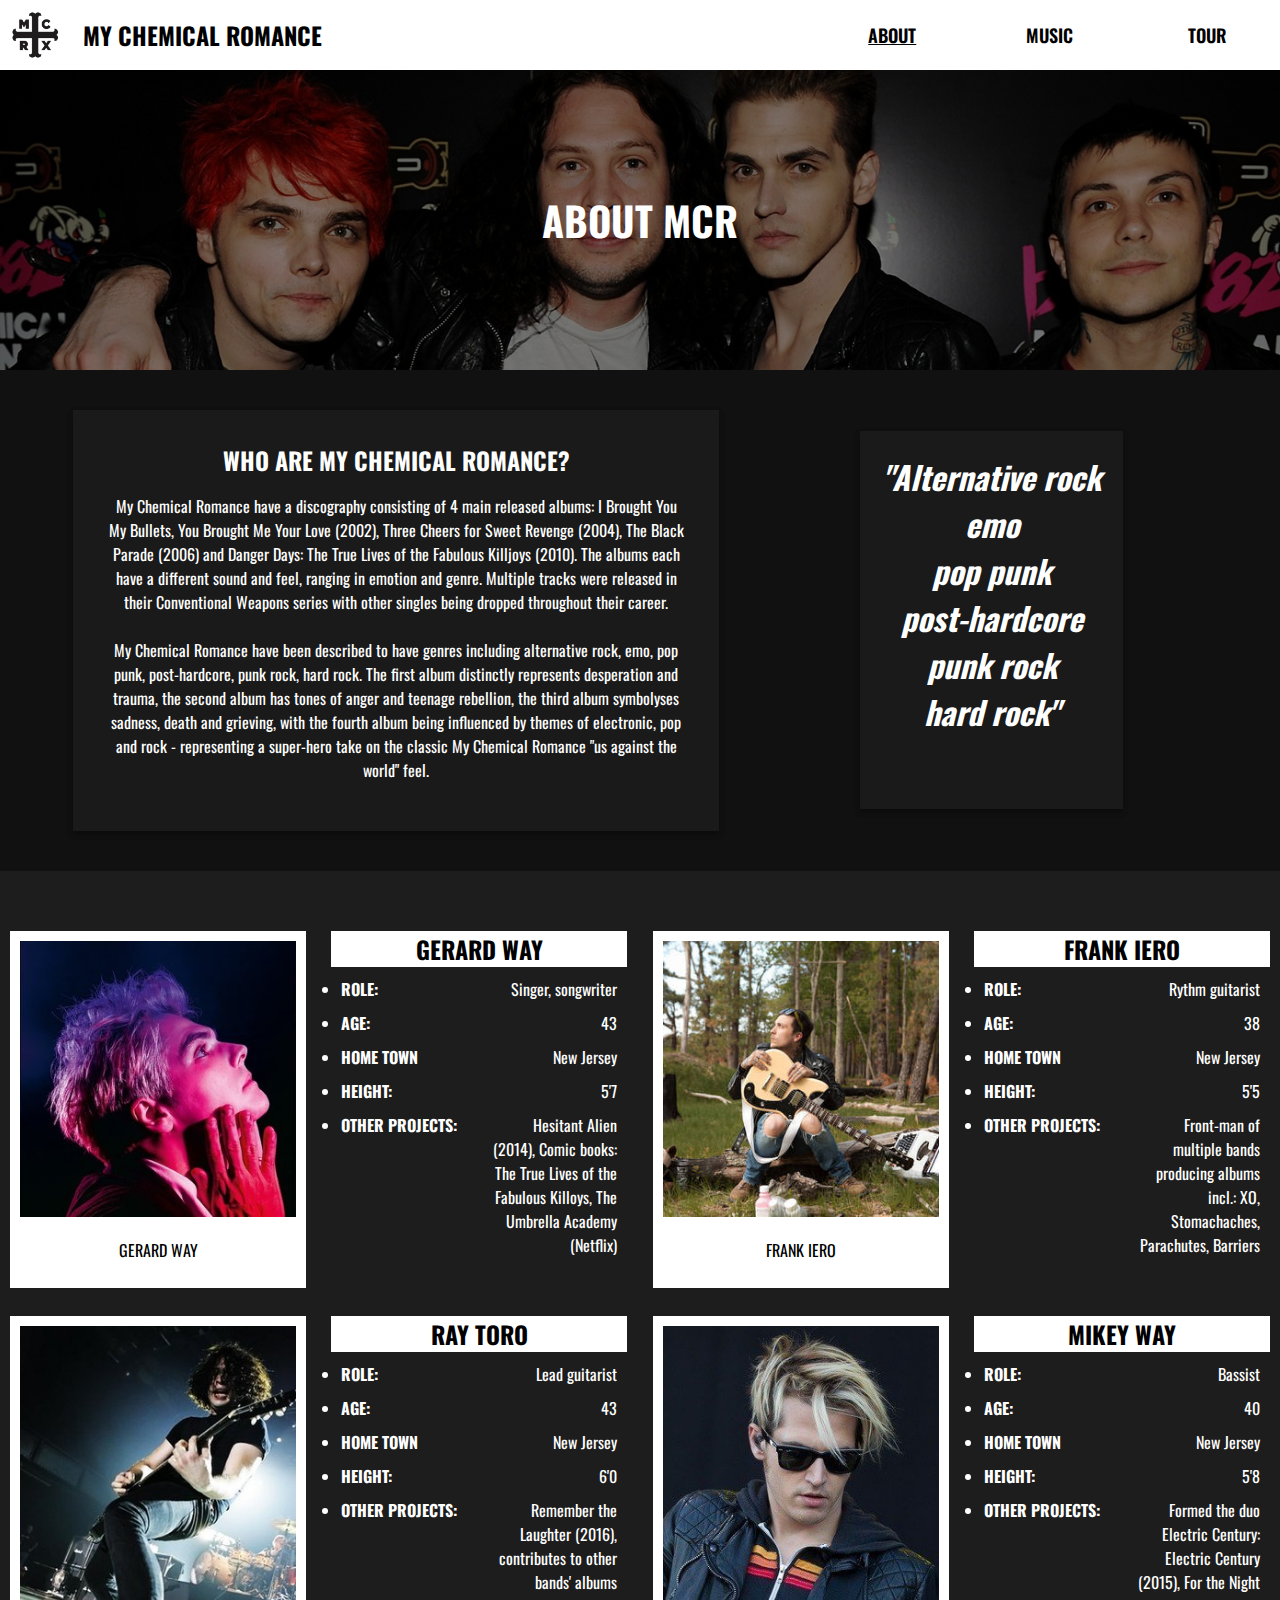
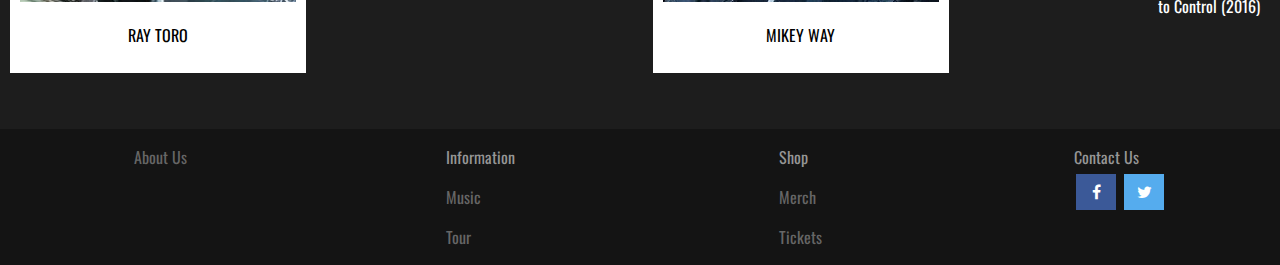
==== about.html @ 0569bc48 "Restore design settings" ====
<!DOCTYPE html>
<html>
  <head>
    <title>My Chemical Romance</title>
    <link rel="icon" href="images/180px-MCRXLogo.png">

    <link href="style.css" type="text/css" rel="stylesheet">
    <link href="https://fonts.googleapis.com/css2?family=Oswald:wght@300;400;700&display=swap" rel="stylesheet">
    <link rel="stylesheet" href="https://cdnjs.cloudflare.com/ajax/libs/font-awesome/4.7.0/css/font-awesome.min.css">

    <meta content="width=device-width, initial-scale=1.0, minimum-scale=1.0" name="viewport">
  </head>
  <body>
    <div class="wrapper">
      <header>
        <div class="navigation centre">
          <a href="index.html"><img src="images/180px-MCRXLogo.png"/></a>
          <h2><a class="header" href="index.html">My Chemical Romance</a></h2>
          <a id="about" class="selected header navlink" href="about.html">About</a>
          <a id="music" class="header navlink" href="music.html">Music</a>
          <a id="tour" class="header navlink" href="tour.html">Tour</a>
        </div>
      </header>
      <div class="heroimg aboutus abouttitle">
        <h2>About MCR</h2>
      </div>
      <div class="aboutus aboutinfo">
        <div class="centre">
          <div class="intro">
            <div class="card introelem">
              <h2><strong>Who are My Chemical Romance?</strong></h2>
              <p>My Chemical Romance have a discography consisting of 4 main released albums: 
                I Brought You My Bullets, You Brought Me Your Love (2002), Three Cheers for Sweet Revenge 
                (2004), The Black Parade (2006) and Danger Days: The True Lives of the Fabulous Killjoys 
                (2010). The albums each have a different sound and feel, ranging in emotion and genre. Multiple 
                tracks were released in their Conventional Weapons series with other singles being dropped 
                throughout their career.
                <br><br>
                My Chemical Romance have been described to have genres including alternative rock, emo, pop 
                punk, post-hardcore, punk rock, hard rock. The first album distinctly represents desperation and trauma,
                the second album has tones of anger and teenage rebellion, the third album symbolyses sadness, death
                and grieving, with the fourth album being influenced by themes of electronic, pop and rock - representing
                a super-hero take on the classic My Chemical Romance "us against the world" feel.
              </p>
            </div>
            <h1 class="card introelem"><em>"Alternative rock<br>emo<br>pop punk<br>post-hardcore<br>punk rock<br>hard rock"</em></h1>
          </div>
        </div>
      </div>
      <main class="centre aboutus">
        <div class="profile">
          <div class="profileimg album">
            <img src="images/gerardprofile.jpg" alt="Gerard Way posing for his album cover"/>
            <p>Gerard Way</p>
          </div>
          <div class="profiletxt">
            <h2>Gerard Way</h2>
            <div class="profilelist">
              <uo class="faqquestions">
                <li>Role:</li>
                <li>Age:</li>
                <li>Home Town</li>
                <li>Height:</li>
                <li>Other Projects:</li>
              </uo>
              <uo class="faqanswers">
                <li>Singer, songwriter</li>
                <li>43</li>
                <li>New Jersey</li>
                <li>5'7</li>
                <li>Hesitant Alien (2014), Comic books: The True Lives of the Fabulous Killoys, The Umbrella Academy (Netflix)</li>
              </uo>
            </div>
          </div>
          <div class="profileimg album">
            <img src="images/frankprofile.jpg" alt="Frank Iero posing with his guitar"/>
            <p>Frank Iero</p>
          </div>
          <div class="profiletxt">
            <h2>Frank Iero</h2>
            <div class="profilelist">
              <uo class="faqquestions">
                <li>Role:</li>
                <li>Age:</li>
                <li>Home Town</li>
                <li>Height:</li>
                <li>Other Projects:</li>
              </uo>
              <uo class="faqanswers">
                <li>Rythm guitarist</li>
                <li>38</li>
                <li>New Jersey</li>
                <li>5'5</li>
                <li>Front-man of multiple bands producing albums incl.: XO, Stomachaches, Parachutes, Barriers</li>
              </uo>
            </div>
          </div>
          <div class="profileimg album">
            <img src="images/rayprofile.jpg" alt="Ray Toro playing his guitar on stage"/>
            <p>Ray Toro</p>
          </div>
          <div class="profiletxt">
            <h2>Ray Toro</h2>
            <div class="profilelist">
              <uo class="faqquestions">
                <li>Role:</li>
                <li>Age:</li>
                <li>Home Town</li>
                <li>Height:</li>
                <li>Other Projects:</li>
              </uo>
              <uo class="faqanswers">
                <li>Lead guitarist</li>
                <li>43</li>
                <li>New Jersey</li>
                <li>6'0</li>
                <li>Remember the Laughter (2016), contributes to other bands' albums</li>
              </uo>
            </div>
          </div>
          <div class="profileimg album">
            <img src="images/mikeyprofile.jpg" alt="Mikey Way on stage"/>
            <p>Mikey Way</p>
          </div>
          <div class="profiletxt">
            <h2>Mikey Way</h2>
            <div class="profilelist">
              <uo class="faqquestions">
                <li>Role:</li>
                <li>Age:</li>
                <li>Home Town</li>
                <li>Height:</li>
                <li>Other Projects:</li>
              </uo>
              <uo class="faqanswers">
                <li>Bassist</li>
                <li>40</li>
                <li>New Jersey</li>
                <li>5'8</li>
                <li>Formed the duo Electric Century: Electric Century (2015), For the Night to Control (2016)</li>
              </uo>
            </div>
          </div>
        </div>
      </main>
    </div>
    <footer>
      <div class="footerContent centre">
        <a class="footertxt" href="about.html">About Us</a>
        <div class="footertxt">
          <p>Information</p>
          <a class="sublink" href="music.html">Music</a>
          <a class="sublink" href="tour.html">Tour</a>
        </div>
        <div class="footertxt">
          <p>Shop</p>
          <a class="sublink" href="music.html">Merch</a>
          <a class="sublink" href="tour.html">Tickets</a>
        </div>
        <div class="contact footertxt">
          <p>Contact Us</p>
          <a href="index.html" class="fa fa-facebook"></a>
          <a href="index.html" class="fa fa-twitter"></a>
        </div>
      </div>
    </footer>
  </body>
</html>
---- style.css ----
body {
    margin: 0;
    padding: 0;
    background-color: rgb(29, 29, 29);
    font-family: 'Oswald', sans-serif;
    position: relative;
}

.wrapper {
    min-height: 100vh;
    padding-bottom: 160px;
    position: relative;
    box-sizing: border-box;
}

header {
    background-color: white;
}

.centre {
    margin: auto;
    max-width: 1440px; 
}

.centreTour {
    margin: auto;
    max-width: 800px;
}

.navigation {
    height: 70px;
    display: grid;
    grid-template-columns: 70px 5fr 1fr 1fr 1fr;
    grid-template-rows: 70px;
    column-gap: 1%;
}

@media only screen and (max-width: 768px) {
    /* For mobile phones: */
    .navigation {
        column-gap: 2%;
        margin-right: 2px;
    }
}

.navlink {
    justify-self: center;
    font-weight: 600;
    font-size: 18px;
}

a.navlink:hover {
    color: rgb(100, 100, 100);
}

.header {
    align-self: center;
    text-transform: uppercase;
    text-decoration: none;
    color: black;
}

 .navigation img {
    width: 50px;
    height: 50px;
    margin-top: 10px;
    margin-left: 10px;
    grid-column: 1 / 2;
}

.navigation h2 {
    grid-column: 2 / 3;
    margin: 0;
    align-self: center;
}

#about {
    grid-column: 3 / 4;
}

#music {
    grid-column: 4 / 5;
}

#tour {
    grid-column: 5 / 6;
}

.selected {
    text-decoration: underline;
}

main {
    padding: 0 10px;
    color: white;
    box-sizing: border-box;
}

.title {
    font-size: 50px;
    padding: 40px 0;
    margin: 0 10px;
    text-transform: uppercase;
    background-color: black;
    color: white;
}

.titlebg {
    background-color: black;
}

.subtitle {
    margin-bottom: 30px;
    text-transform: uppercase;
    font-size: 28px;
}

.albums {
    display: grid;
    grid-template: 1fr / 1fr 1fr;
    column-gap: 2%;
    margin: 2% 10px;
}

.album {
    justify-self: center;
    background-color: white;
    padding: 10px;
    align-self: center;
}

.albumtxt {
    padding: 20px;
    box-sizing: border-box;
    align-self: center;
}

@media only screen and (max-width: 768px) {
    /* For mobile phones: */

    .albums {
        grid-template: 1fr 1fr / 1fr;
    }
}


.albumtxt h3 {
    text-align: center;
}

.albumtxt a {
    background-color: white;
    color: black;
    text-decoration: none;
    padding: 5px;
    text-transform: uppercase;
}

.albumtxt a:hover {
    opacity: 0.3;
}

.readmore {
    text-align: center;
    margin: 10px 0;
}

.music hr {
    border-color: rgb(102, 102, 102);
}

.hero {
    background-color: black;
}

.hero h1 {
    color: white;
    text-transform: uppercase;
    text-align: center;
    font-size: 40px;
    margin: 0;
}

.hero a {
    text-decoration: none;
    color: white;
}

#herotxt {
    padding-top: 100px;
}

img {
    max-width: 100%;
    height: auto;
}

.cards {
    display: grid;
    grid-template: 1fr / 1fr 1fr 1fr ;
    margin: 40px 2%;
    column-gap: 5%;
}

@media only screen and (max-width: 768px) {
    /* For mobile phones: */

    .cards {
        grid-template: 1fr 1fr 1fr / 1fr;
    }

}

.card {
    justify-self: center;
    text-decoration: none;
    color: white;
    background-color: rgb(26, 26, 26);
    text-align: center;
    padding: 5px;
    box-shadow: 0 3px 6px rgba(0,0,0,0.16), 0 3px 6px rgba(0,0,0,0.23);
}

.card h3 {
    text-transform: uppercase;
}

.card.index:hover {
    color: rgb(161, 161, 161);
}

footer {
    background-color: rgb(20, 20, 20);
    height: 136px;
    position: absolute;
    bottom: 0;
    width: 100%;
}

.footerContent {
    display: grid;
    grid-template: 1fr / 1fr 1fr 1fr 1fr;
}

.footertxt {
    color: rgb(150, 150, 150);
    justify-self: center;
}

.footerContent a {
    color: rgb(102, 102, 102);
    text-decoration: none;
}

.sublink {
    display: block;
    margin-bottom: 16px;
}

a.footertxt {
    margin-top: 16px;
}

.contact a {
    color: white;
}

.contact p {
    margin-bottom: 5px;
}

.fa {
    padding: 10px;
    width: 20px;
    text-align: center;
    margin: 0 2px 16px 2px;
}

.fa-facebook {
    background: #3B5998;
}

.fa-twitter {
    background: #55ACEE;
}

.fa:hover, .footerContent a:hover {
    opacity: 0.7;
}

#showtitle {
    background-color: #a89465;
}

.show {
    display:grid;
    grid-template: 1fr 1fr / 1fr 1fr 1fr;
    padding: 10px;
}

@media only screen and (max-width: 768px) {
    /* For mobile phones: */

    .show {
        column-gap: 1%;
    }

}

.show p {
    margin: 0;
}

.tickets {
    justify-self: right;
    text-transform: uppercase;
}

.tickets a {
    background-color: white;
    padding: 5px;
    color: black;
    text-decoration: none;
}

.tickets a:hover {
    background-color: #756747;
    color: white;
}

.soldout {
    background-color: rgb(102, 102, 102);
    color:rgb(41, 41, 41);
    cursor: not-allowed;
    padding: 5px;
}

.bold {
    font-weight: bold;
    text-transform: uppercase;
}

.capitalise {
    text-transform: capitalize;
}

.tourmain {
    background: rgb(0,0,0);
    background: linear-gradient(180deg, rgba(0,0,0,1) 0%, rgba(29,29,29,1) 100%);
    padding: 50px;
    box-sizing: content-box;
    margin-bottom: 20px;
}

#tourbody {
    background-color: black;
}

.heroimg {
    background-image: linear-gradient(rgba(0, 0, 0, 0.5), rgba(0, 0, 0, 0.5)), url(images/aboutushero.jpg);
    height: 300px;
    background-size: cover;
    background-position: center;
}

.aboutinfo {
    padding: 40px 10px;
    background-color: rgb(17, 17, 17);
}

.aboutus h2 {
    color: white;
    text-transform: uppercase;
    text-align: center;
    margin: 0;
}

.abouttitle h2 {
    padding: 120px 0;
    font-size: 40px;
}

.intro {
    display: grid;
    grid-template: 1fr / 1.5fr 1fr;
    margin: 0 5%;
    column-gap: 5%;
}

.introelem {
    padding: 5%;
}

.profile {
    display: grid;
    grid: 1fr 1fr / 1fr 1fr 1fr 1fr;
    margin: 60px 0;
    column-gap: 2%;
    row-gap: 4%;
}

@media only screen and (max-width: 1000px) {
    /* For mobile phones: */

    .profile {
        grid-template: 1fr 1fr 1fr 1fr 1fr 1fr 1fr 1fr / 1fr;
        margin-bottom: 320px;
        row-gap: 1%;
    }

}

@media only screen and (max-width: 768px) {
    /* For mobile phones: */

    .intro {
        grid-template: 1fr / 5fr 1fr;
    }

    h1.introelem {
        font-size: 1em;
    }

}

.profileimg p {
    color: black;
    text-align: center;
    text-transform: uppercase;
}

.profiletxt h2 {
    background-color: white;
    color: black;
}

.profilelist {
    display: grid;
    grid-template: 1fr / 1fr 1fr;
}

.profilelist li {
    margin: 10px;
}

.faqquestions {
    text-transform: uppercase;
    font-weight: bold;
}

.faqanswers li {
    list-style: none;
    text-align: right;
}
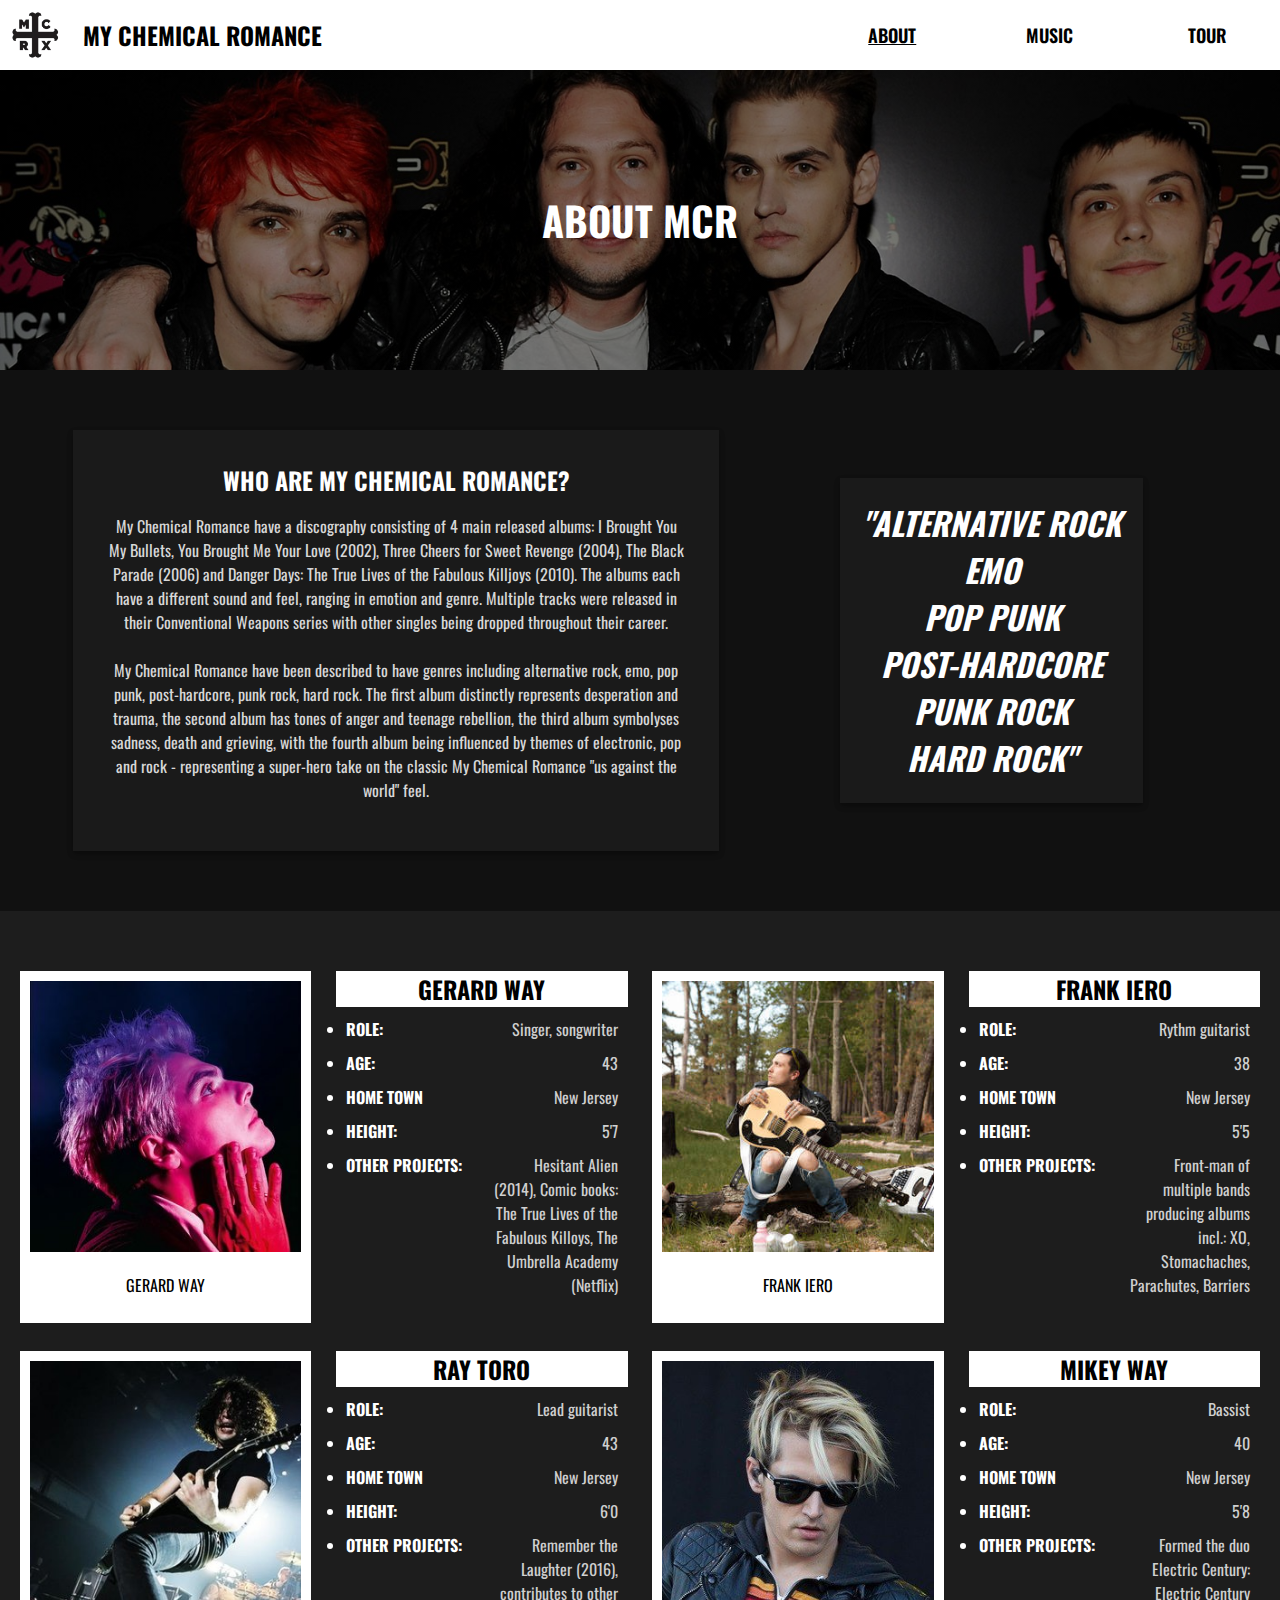
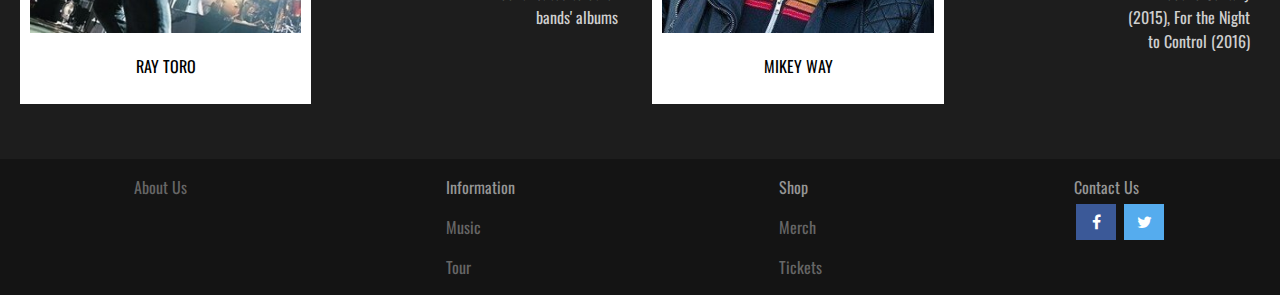
==== commit 2f01da8c: "Text color contrast & copy" ====
--- a/about.html
+++ b/about.html
@@ -29,7 +29,7 @@
           <div class="intro">
             <div class="card introelem">
               <h2><strong>Who are My Chemical Romance?</strong></h2>
-              <p>My Chemical Romance have a discography consisting of 4 main released albums: 
+              <p class="greytxt">My Chemical Romance have a discography consisting of 4 main released albums: 
                 I Brought You My Bullets, You Brought Me Your Love (2002), Three Cheers for Sweet Revenge 
                 (2004), The Black Parade (2006) and Danger Days: The True Lives of the Fabulous Killjoys 
                 (2010). The albums each have a different sound and feel, ranging in emotion and genre. Multiple 
--- a/style.css
+++ b/style.css
@@ -103,6 +103,7 @@
     text-transform: uppercase;
     background-color: black;
     color: white;
+    text-align: center;
 }
 
 .titlebg {
@@ -110,16 +111,30 @@
 }
 
 .subtitle {
-    margin-bottom: 30px;
-    text-transform: uppercase;
-    font-size: 28px;
+    margin: 0;
+    padding: 20px 0;
+    text-transform: uppercase;
+    font-size: 30px;
+    text-align: center;
+    color: white;
+}
+
+.card {
+    justify-self: center;
+    text-decoration: none;
+    color: white;
+    background-color: rgb(26, 26, 26);
+    text-align: center;
+    padding: 5px;
+    box-shadow: 0 3px 6px rgba(0,0,0,0.16), 0 3px 6px rgba(0,0,0,0.23);
 }
 
 .albums {
     display: grid;
     grid-template: 1fr / 1fr 1fr;
     column-gap: 2%;
-    margin: 2% 10px;
+    margin: 3% 10px;
+    padding: 20px;
 }
 
 .album {
@@ -141,8 +156,15 @@
     .albums {
         grid-template: 1fr 1fr / 1fr;
     }
-}
-
+
+    .albumtxt {
+        padding: 0;
+    }
+}
+
+p.greytxt {
+    color: rgb(215 215 215);
+}
 
 .albumtxt h3 {
     text-align: center;
@@ -209,16 +231,6 @@
         grid-template: 1fr 1fr 1fr / 1fr;
     }
 
-}
-
-.card {
-    justify-self: center;
-    text-decoration: none;
-    color: white;
-    background-color: rgb(26, 26, 26);
-    text-align: center;
-    padding: 5px;
-    box-shadow: 0 3px 6px rgba(0,0,0,0.16), 0 3px 6px rgba(0,0,0,0.23);
 }
 
 .card h3 {
@@ -364,7 +376,7 @@
 }
 
 .aboutinfo {
-    padding: 40px 10px;
+    padding: 60px 10px;
     background-color: rgb(17, 17, 17);
 }
 
@@ -391,10 +403,15 @@
     padding: 5%;
 }
 
+h1.introelem {
+    text-transform: uppercase;
+    align-self: center;
+}
+
 .profile {
     display: grid;
     grid: 1fr 1fr / 1fr 1fr 1fr 1fr;
-    margin: 60px 0;
+    margin: 60px 10px;
     column-gap: 2%;
     row-gap: 4%;
 }
@@ -408,6 +425,10 @@
         row-gap: 1%;
     }
 
+    h1.introelem {
+        align-self: start;
+    }
+
 }
 
 @media only screen and (max-width: 768px) {
@@ -419,6 +440,14 @@
 
     h1.introelem {
         font-size: 1em;
+    }
+
+    .heroimg {
+        height: 150px;
+    }
+
+    .abouttitle h2 {
+        padding: 45px 0;
     }
 
 }
@@ -451,4 +480,8 @@
 .faqanswers li {
     list-style: none;
     text-align: right;
+}
+
+uo.faqanswers {
+    color: rgb(207 207 207);
 }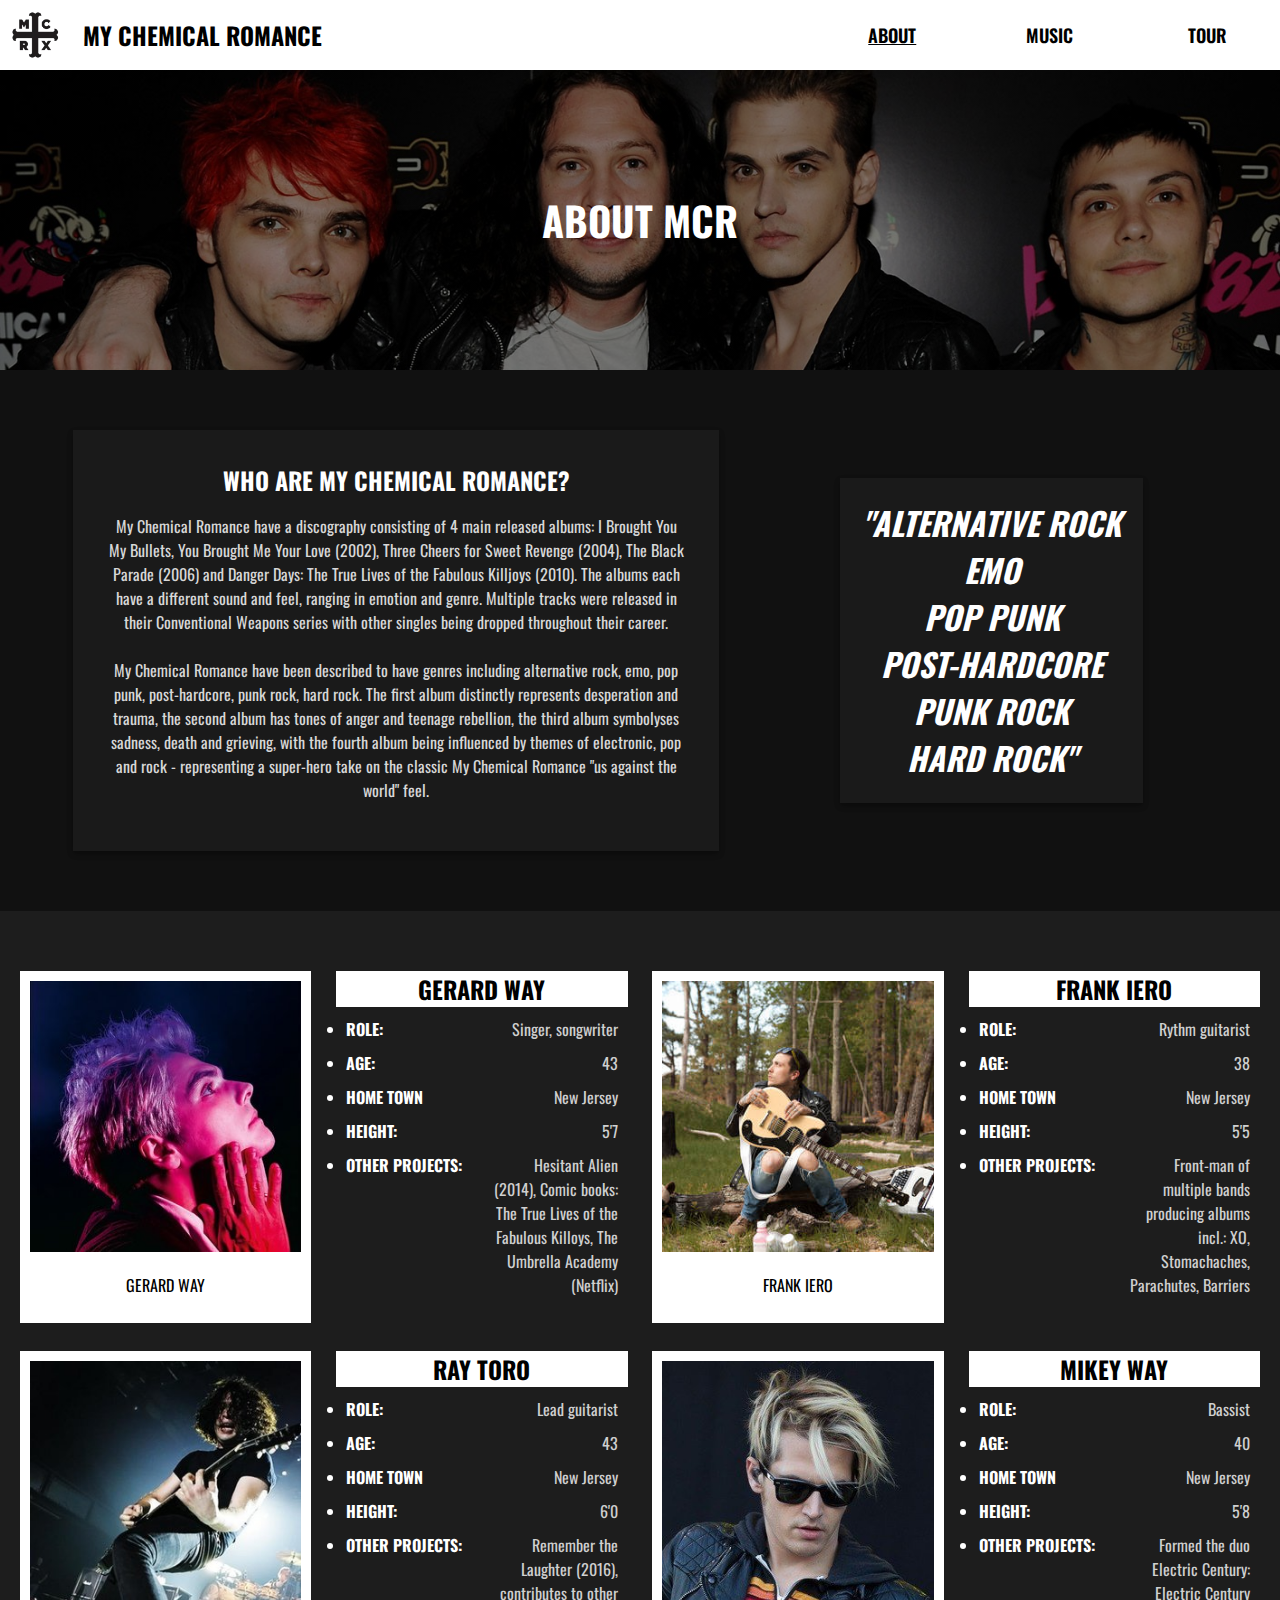
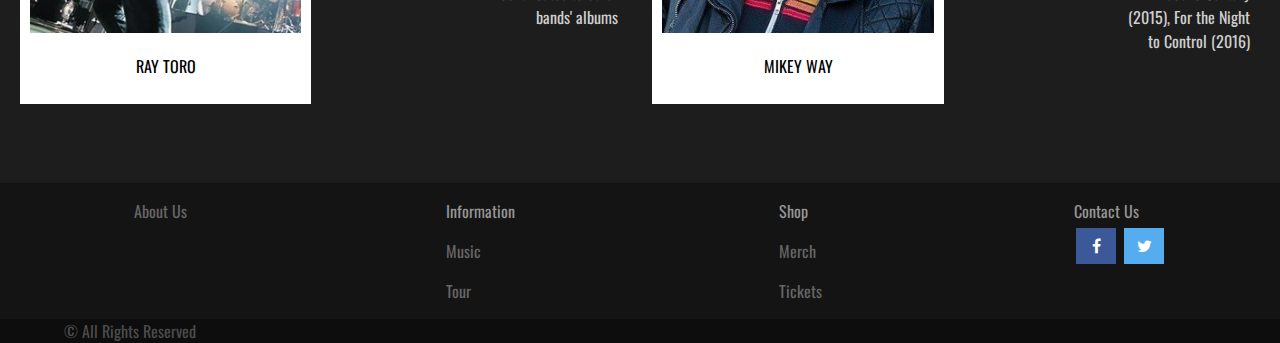
==== commit 942d3abd: "Copy right message in footer" ====
--- a/about.html
+++ b/about.html
@@ -163,6 +163,9 @@
           <a href="index.html" class="fa fa-twitter"></a>
         </div>
       </div>
+      <div class="copyright">
+        <p class="centre">© All Rights Reserved</p>
+      </div>
     </footer>
   </body>
 </html>--- a/style.css
+++ b/style.css
@@ -8,7 +8,7 @@
 
 .wrapper {
     min-height: 100vh;
-    padding-bottom: 160px;
+    padding-bottom: 184px;
     position: relative;
     box-sizing: border-box;
 }
@@ -112,11 +112,14 @@
 
 .subtitle {
     margin: 0;
-    padding: 20px 0;
+    padding: 30px 0;
     text-transform: uppercase;
     font-size: 30px;
     text-align: center;
-    color: white;
+    color: #b6b6b6;
+    background-color: #242424;
+    margin-bottom: 20px;
+    box-shadow: 0 1px 3px rgba(0,0,0,0.12), 0 1px 2px rgba(0,0,0,0.24);
 }
 
 .card {
@@ -133,7 +136,7 @@
     display: grid;
     grid-template: 1fr / 1fr 1fr;
     column-gap: 2%;
-    margin: 3% 10px;
+    margin: 0 10px 3% 10px;
     padding: 20px;
 }
 
@@ -484,4 +487,13 @@
 
 uo.faqanswers {
     color: rgb(207 207 207);
+}
+
+footer .copyright {
+    background-color: #0d0d0d;
+    color: #4c4c4c;
+}
+
+.copyright p {
+    padding: 0 5%;
 }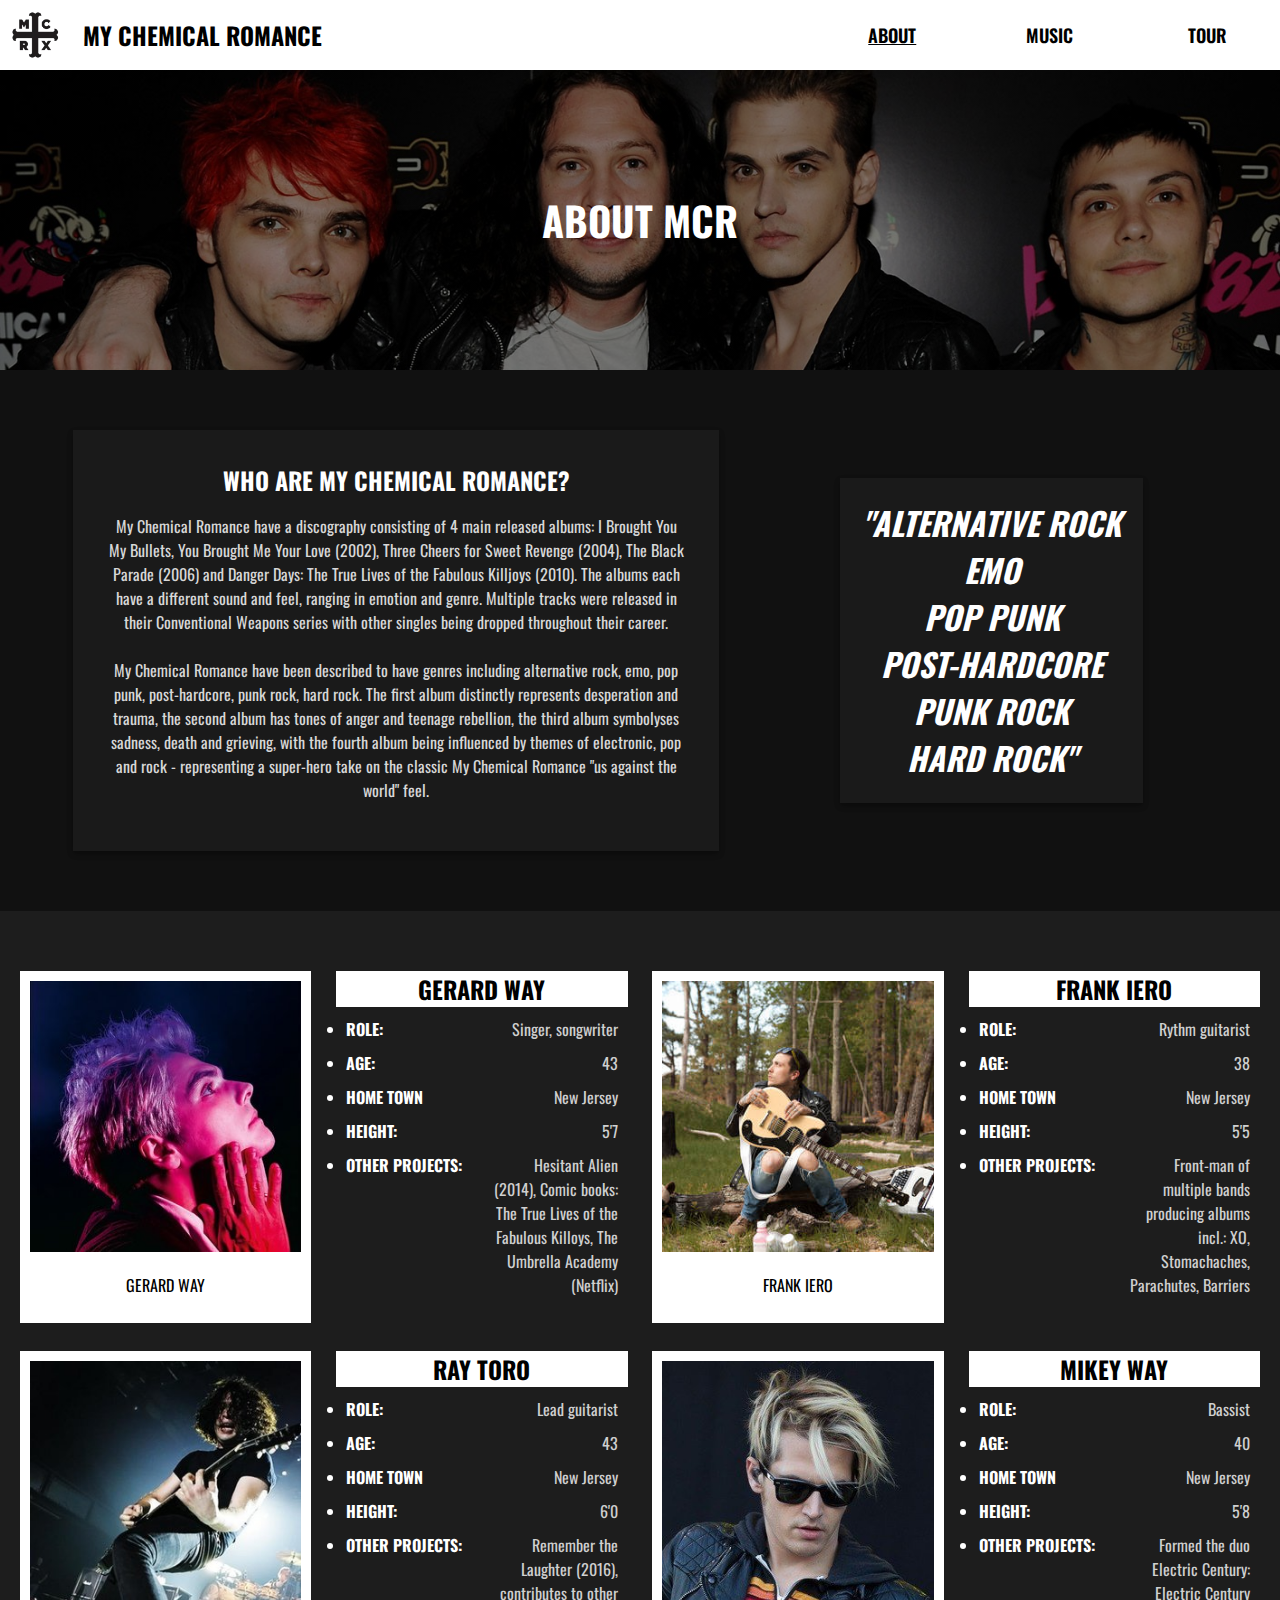
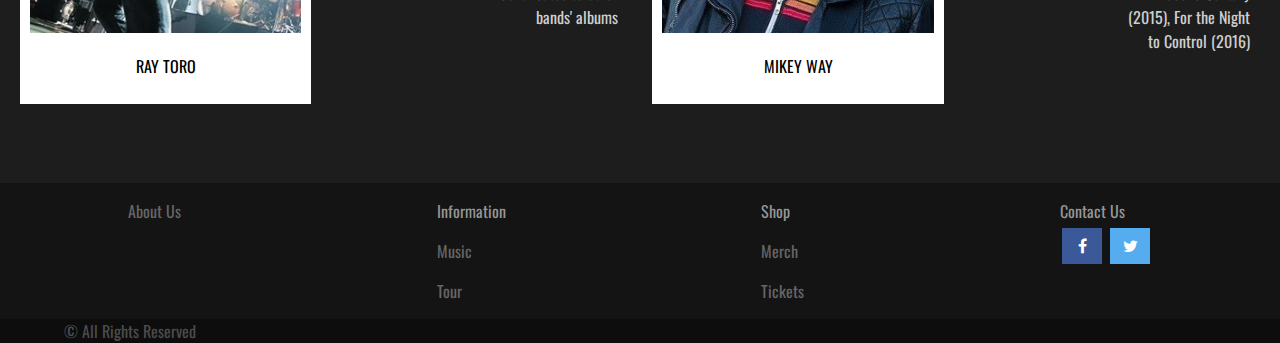
==== commit 79ecbd85: "Deleted test files - new code live" ====
--- a/about.html
+++ b/about.html
@@ -8,164 +8,184 @@
     <link href="https://fonts.googleapis.com/css2?family=Oswald:wght@300;400;700&display=swap" rel="stylesheet">
     <link rel="stylesheet" href="https://cdnjs.cloudflare.com/ajax/libs/font-awesome/4.7.0/css/font-awesome.min.css">
 
+    <script src="https://code.jquery.com/jquery-3.5.1.min.js" integrity="sha256-9/aliU8dGd2tb6OSsuzixeV4y/faTqgFtohetphbbj0=" crossorigin="anonymous"></script>
+    <script src="scripts.js"></script>
+    
     <meta content="width=device-width, initial-scale=1.0, minimum-scale=1.0" name="viewport">
   </head>
   <body>
-    <div class="wrapper">
-      <header>
-        <div class="navigation centre">
-          <a href="index.html"><img src="images/180px-MCRXLogo.png"/></a>
-          <h2><a class="header" href="index.html">My Chemical Romance</a></h2>
-          <a id="about" class="selected header navlink" href="about.html">About</a>
-          <a id="music" class="header navlink" href="music.html">Music</a>
-          <a id="tour" class="header navlink" href="tour.html">Tour</a>
+    <div class="main-wrap">
+      <nav>
+        <div class="centre">
+          <a href="index.html"><img class="nav-logo" src="images/180px-MCRXLogo.png"/></a>
+          <h2><a class="nav-title" href="index.html">My Chemical Romance</a></h2>
+          <a class="nav-link selected" href="about.html">About</a>
+          <a class="nav-link" href="music.html">Music</a>
+          <a class="nav-link" href="tour.html">Tour</a>
         </div>
-      </header>
-      <div class="heroimg aboutus abouttitle">
-        <h2>About MCR</h2>
-      </div>
-      <div class="aboutus aboutinfo">
-        <div class="centre">
-          <div class="intro">
-            <div class="card introelem">
-              <h2><strong>Who are My Chemical Romance?</strong></h2>
-              <p class="greytxt">My Chemical Romance have a discography consisting of 4 main released albums: 
-                I Brought You My Bullets, You Brought Me Your Love (2002), Three Cheers for Sweet Revenge 
-                (2004), The Black Parade (2006) and Danger Days: The True Lives of the Fabulous Killjoys 
-                (2010). The albums each have a different sound and feel, ranging in emotion and genre. Multiple 
-                tracks were released in their Conventional Weapons series with other singles being dropped 
-                throughout their career.
-                <br><br>
-                My Chemical Romance have been described to have genres including alternative rock, emo, pop 
-                punk, post-hardcore, punk rock, hard rock. The first album distinctly represents desperation and trauma,
-                the second album has tones of anger and teenage rebellion, the third album symbolyses sadness, death
-                and grieving, with the fourth album being influenced by themes of electronic, pop and rock - representing
-                a super-hero take on the classic My Chemical Romance "us against the world" feel.
-              </p>
-            </div>
-            <h1 class="card introelem"><em>"Alternative rock<br>emo<br>pop punk<br>post-hardcore<br>punk rock<br>hard rock"</em></h1>
+        <div class="burger">
+          <button class="hamburger hamburger--squeeze" type="button">
+            <span class="hamburger-box">
+              <span class="hamburger-inner"></span>
+            </span>
+          </button>
+          <div class="burgermenu phone">
+            <uo>
+              <li><a href="index.html">Home</a></li>
+              <li><a href="about.html">About</a></li>
+              <li><a href="music.html">Music</a></li>
+              <li><a href="tour.html">Tour</a></li>
+            </uo>
           </div>
         </div>
-      </div>
-      <main class="centre aboutus">
-        <div class="profile">
-          <div class="profileimg album">
-            <img src="images/gerardprofile.jpg" alt="Gerard Way posing for his album cover"/>
-            <p>Gerard Way</p>
-          </div>
-          <div class="profiletxt">
-            <h2>Gerard Way</h2>
-            <div class="profilelist">
-              <uo class="faqquestions">
-                <li>Role:</li>
-                <li>Age:</li>
-                <li>Home Town</li>
-                <li>Height:</li>
-                <li>Other Projects:</li>
-              </uo>
-              <uo class="faqanswers">
-                <li>Singer, songwriter</li>
-                <li>43</li>
-                <li>New Jersey</li>
-                <li>5'7</li>
-                <li>Hesitant Alien (2014), Comic books: The True Lives of the Fabulous Killoys, The Umbrella Academy (Netflix)</li>
-              </uo>
+      </nav>
+      <div class="content about">
+        <section class="hero-img title">
+          <h2>About MCR</h2>
+        </section>
+        <section class="info">
+          <div class="centre">
+            <div class="intro">
+              <div class="card">
+                <h2><strong>Who are My Chemical Romance?</strong></h2>
+                <p class="greytxt">My Chemical Romance have a discography consisting of 4 main released albums: 
+                  I Brought You My Bullets, You Brought Me Your Love (2002), Three Cheers for Sweet Revenge 
+                  (2004), The Black Parade (2006) and Danger Days: The True Lives of the Fabulous Killjoys 
+                  (2010). The albums each have a different sound and feel, ranging in emotion and genre. Multiple 
+                  tracks were released in their Conventional Weapons series with other singles being dropped 
+                  throughout their career.
+                  <br><br>
+                  My Chemical Romance have been described to have genres including alternative rock, emo, pop 
+                  punk, post-hardcore, punk rock, hard rock. The first album distinctly represents desperation and trauma,
+                  the second album has tones of anger and teenage rebellion, the third album symbolyses sadness, death
+                  and grieving, with the fourth album being influenced by themes of electronic, pop and rock - representing
+                  a super-hero take on the classic My Chemical Romance "us against the world" feel.
+                </p>
+              </div>
+              <h1 class="card"><em>"Alternative rock<br>emo<br>pop punk<br>post-hardcore<br>punk rock<br>hard rock"</em></h1>
             </div>
           </div>
-          <div class="profileimg album">
-            <img src="images/frankprofile.jpg" alt="Frank Iero posing with his guitar"/>
-            <p>Frank Iero</p>
-          </div>
-          <div class="profiletxt">
-            <h2>Frank Iero</h2>
-            <div class="profilelist">
-              <uo class="faqquestions">
-                <li>Role:</li>
-                <li>Age:</li>
-                <li>Home Town</li>
-                <li>Height:</li>
-                <li>Other Projects:</li>
-              </uo>
-              <uo class="faqanswers">
-                <li>Rythm guitarist</li>
-                <li>38</li>
-                <li>New Jersey</li>
-                <li>5'5</li>
-                <li>Front-man of multiple bands producing albums incl.: XO, Stomachaches, Parachutes, Barriers</li>
-              </uo>
+        </section>
+        <section role="main" class="centre">
+          <div class="profile">
+            <div class="instant-img">
+              <img src="images/gerardprofile.jpg" alt="Gerard Way posing for his album cover"/>
+              <p>Gerard Way</p>
+            </div>
+            <div>
+              <h2>Gerard Way</h2>
+              <div class="factfile">
+                <uo class="questions">
+                  <li>Role:</li>
+                  <li>Age:</li>
+                  <li>Home Town</li>
+                  <li>Height:</li>
+                  <li>Other Projects:</li>
+                </uo>
+                <uo class="answers">
+                  <li>Singer, songwriter</li>
+                  <li>43</li>
+                  <li>New Jersey</li>
+                  <li>5'7</li>
+                  <li>Hesitant Alien (2014), Comic books: The True Lives of the Fabulous Killoys, The Umbrella Academy (Netflix)</li>
+                </uo>
+              </div>
+            </div>
+            <div class="instant-img">
+              <img src="images/frankprofile.jpg" alt="Frank Iero posing with his guitar"/>
+              <p>Frank Iero</p>
+            </div>
+            <div>
+              <h2>Frank Iero</h2>
+              <div class="factfile">
+                <uo class="questions">
+                  <li>Role:</li>
+                  <li>Age:</li>
+                  <li>Home Town</li>
+                  <li>Height:</li>
+                  <li>Other Projects:</li>
+                </uo>
+                <uo class="answers">
+                  <li>Rythm guitarist</li>
+                  <li>38</li>
+                  <li>New Jersey</li>
+                  <li>5'5</li>
+                  <li>Front-man of multiple bands producing albums incl.: XO, Stomachaches, Parachutes, Barriers</li>
+                </uo>
+              </div>
+            </div>
+            <div class="instant-img">
+              <img src="images/rayprofile.jpg" alt="Ray Toro playing his guitar on stage"/>
+              <p>Ray Toro</p>
+            </div>
+            <div>
+              <h2>Ray Toro</h2>
+              <div class="factfile">
+                <uo class="questions">
+                  <li>Role:</li>
+                  <li>Age:</li>
+                  <li>Home Town</li>
+                  <li>Height:</li>
+                  <li>Other Projects:</li>
+                </uo>
+                <uo class="answers">
+                  <li>Lead guitarist</li>
+                  <li>43</li>
+                  <li>New Jersey</li>
+                  <li>6'0</li>
+                  <li>Remember the Laughter (2016), contributes to other bands' albums</li>
+                </uo>
+              </div>
+            </div>
+            <div class="instant-img">
+              <img src="images/mikeyprofile.jpg" alt="Mikey Way on stage"/>
+              <p>Mikey Way</p>
+            </div>
+            <div>
+              <h2>Mikey Way</h2>
+              <div class="factfile">
+                <uo class="questions">
+                  <li>Role:</li>
+                  <li>Age:</li>
+                  <li>Home Town</li>
+                  <li>Height:</li>
+                  <li>Other Projects:</li>
+                </uo>
+                <uo class="answers">
+                  <li>Bassist</li>
+                  <li>40</li>
+                  <li>New Jersey</li>
+                  <li>5'8</li>
+                  <li>Formed the duo Electric Century: Electric Century (2015), For the Night to Control (2016)</li>
+                </uo>
+              </div>
             </div>
           </div>
-          <div class="profileimg album">
-            <img src="images/rayprofile.jpg" alt="Ray Toro playing his guitar on stage"/>
-            <p>Ray Toro</p>
+        </section>
+      </div>
+      <footer>
+        <section class="footer-main centre">
+          <a class="footer-content" href="about.html">About Us</a>
+          <div class="footer-content">
+            <p>Information</p>
+            <a href="music.html">Music</a>
+            <a href="tour.html">Tour</a>
           </div>
-          <div class="profiletxt">
-            <h2>Ray Toro</h2>
-            <div class="profilelist">
-              <uo class="faqquestions">
-                <li>Role:</li>
-                <li>Age:</li>
-                <li>Home Town</li>
-                <li>Height:</li>
-                <li>Other Projects:</li>
-              </uo>
-              <uo class="faqanswers">
-                <li>Lead guitarist</li>
-                <li>43</li>
-                <li>New Jersey</li>
-                <li>6'0</li>
-                <li>Remember the Laughter (2016), contributes to other bands' albums</li>
-              </uo>
-            </div>
+          <div class="footer-content">
+            <p>Shop</p>
+            <a href="music.html">Merch</a>
+            <a href="tour.html">Tickets</a>
           </div>
-          <div class="profileimg album">
-            <img src="images/mikeyprofile.jpg" alt="Mikey Way on stage"/>
-            <p>Mikey Way</p>
+          <div class="contact footer-content">
+            <p>Contact Us</p>
+            <a href="index.html" class="fa fa-facebook"></a>
+            <a href="index.html" class="fa fa-twitter"></a>
           </div>
-          <div class="profiletxt">
-            <h2>Mikey Way</h2>
-            <div class="profilelist">
-              <uo class="faqquestions">
-                <li>Role:</li>
-                <li>Age:</li>
-                <li>Home Town</li>
-                <li>Height:</li>
-                <li>Other Projects:</li>
-              </uo>
-              <uo class="faqanswers">
-                <li>Bassist</li>
-                <li>40</li>
-                <li>New Jersey</li>
-                <li>5'8</li>
-                <li>Formed the duo Electric Century: Electric Century (2015), For the Night to Control (2016)</li>
-              </uo>
-            </div>
-          </div>
+        </section>
+        <div class="copyright">
+          <p class="centre">© All Rights Reserved</p>
         </div>
-      </main>
+      </footer>
     </div>
-    <footer>
-      <div class="footerContent centre">
-        <a class="footertxt" href="about.html">About Us</a>
-        <div class="footertxt">
-          <p>Information</p>
-          <a class="sublink" href="music.html">Music</a>
-          <a class="sublink" href="tour.html">Tour</a>
-        </div>
-        <div class="footertxt">
-          <p>Shop</p>
-          <a class="sublink" href="music.html">Merch</a>
-          <a class="sublink" href="tour.html">Tickets</a>
-        </div>
-        <div class="contact footertxt">
-          <p>Contact Us</p>
-          <a href="index.html" class="fa fa-facebook"></a>
-          <a href="index.html" class="fa fa-twitter"></a>
-        </div>
-      </div>
-      <div class="copyright">
-        <p class="centre">© All Rights Reserved</p>
-      </div>
-    </footer>
   </body>
 </html>--- a/style.css
+++ b/style.css
@@ -1,20 +1,14 @@
 body {
     margin: 0;
-    padding: 0;
     background-color: rgb(29, 29, 29);
     font-family: 'Oswald', sans-serif;
-    position: relative;
-}
-
-.wrapper {
+}
+
+.main-wrap {
+    display: grid;
+    grid-template-rows: minmax(70px, auto) 1fr 160px;
     min-height: 100vh;
-    padding-bottom: 184px;
-    position: relative;
-    box-sizing: border-box;
-}
-
-header {
-    background-color: white;
+    max-height: 100%;
 }
 
 .centre {
@@ -22,45 +16,41 @@
     max-width: 1440px; 
 }
 
-.centreTour {
-    margin: auto;
-    max-width: 800px;
-}
-
-.navigation {
+img {
+    max-width: 100%;
+    height: auto;
+}
+
+/* Navigation */
+nav {
+    background-color: white;
+}
+
+nav .centre {
     height: 70px;
     display: grid;
     grid-template-columns: 70px 5fr 1fr 1fr 1fr;
-    grid-template-rows: 70px;
     column-gap: 1%;
 }
 
-@media only screen and (max-width: 768px) {
-    /* For mobile phones: */
-    .navigation {
-        column-gap: 2%;
-        margin-right: 2px;
-    }
-}
-
-.navlink {
+.nav-link {
     justify-self: center;
     font-weight: 600;
     font-size: 18px;
 }
 
-a.navlink:hover {
+a.nav-link:hover {
     color: rgb(100, 100, 100);
 }
 
-.header {
+.nav-link, .nav-title {
     align-self: center;
     text-transform: uppercase;
     text-decoration: none;
     color: black;
 }
 
- .navigation img {
+.nav-logo {
     width: 50px;
     height: 50px;
     margin-top: 10px;
@@ -68,58 +58,117 @@
     grid-column: 1 / 2;
 }
 
-.navigation h2 {
-    grid-column: 2 / 3;
+nav h2 {
     margin: 0;
     align-self: center;
 }
 
-#about {
-    grid-column: 3 / 4;
-}
-
-#music {
-    grid-column: 4 / 5;
-}
-
-#tour {
-    grid-column: 5 / 6;
-}
-
 .selected {
     text-decoration: underline;
 }
 
-main {
+/* Footer */
+footer {
+    background-color: rgb(20, 20, 20);
+    display: flex;
+    flex-direction: column;
+}
+
+.footer-main {
+    display: flex;
+    flex-direction: row;
+    width: 100%;
+    justify-content: space-around;
+    color: rgb(150, 150, 150);
+}
+
+.footer-main a {
+    color: rgb(102, 102, 102);
+    text-decoration: none;
+    margin: 16px 0;
+    display: block;
+}
+
+.contact a {
+    color: white;
+    display: inline-block;
+    margin: 0 2px;
+}
+
+.contact p {
+    margin-bottom: 5px;
+}
+
+.fa {
+    padding: 10px;
+    width: 20px;
+    text-align: center;
+}
+
+.fa-facebook {
+    background: #3B5998;
+}
+
+.fa-twitter {
+    background: #55ACEE;
+}
+
+.fa:hover, .footer-main a:hover {
+    opacity: 0.7;
+}
+
+footer .copyright {
+    background-color: #0d0d0d;
+    color: #4c4c4c;
+}
+
+.copyright p {
+    padding: 0 5%;
+}
+
+/* Content */
+.content {
+    padding-bottom: 48px;
+}
+
+.hero {
+    background-color: black;
+}
+
+.hero h1 {
+    color: white;
+    text-transform: uppercase;
+    text-align: center;
+    font-size: 40px;
+    margin: 0;
+    padding-top: 100px;
+}
+
+.hero a {
+    text-decoration: none;
+    color: white;
+}
+
+section[role=main] {
     padding: 0 10px;
     color: white;
     box-sizing: border-box;
 }
 
-.title {
-    font-size: 50px;
-    padding: 40px 0;
-    margin: 0 10px;
-    text-transform: uppercase;
-    background-color: black;
-    color: white;
-    text-align: center;
-}
-
-.titlebg {
-    background-color: black;
-}
-
-.subtitle {
-    margin: 0;
-    padding: 30px 0;
-    text-transform: uppercase;
-    font-size: 30px;
-    text-align: center;
-    color: #b6b6b6;
-    background-color: #242424;
-    margin-bottom: 20px;
-    box-shadow: 0 1px 3px rgba(0,0,0,0.12), 0 1px 2px rgba(0,0,0,0.24);
+.cards {
+    display: grid;
+    grid-template-columns: 1fr 1fr 1fr;
+    margin: 40px 2%;
+    column-gap: 5%;
+}
+
+@media only screen and (max-width: 768px) {
+    /* For mobile phones: */
+
+    .cards {
+        grid-template: 1fr 1fr 1fr / 1fr;
+    }
+
 }
 
 .card {
@@ -132,7 +181,239 @@
     box-shadow: 0 3px 6px rgba(0,0,0,0.16), 0 3px 6px rgba(0,0,0,0.23);
 }
 
-.albums {
+.card h3 {
+    text-transform: uppercase;
+}
+
+.index .card:hover {
+    color: rgb(161, 161, 161);
+}
+
+/* About page */
+.about .hero-img {
+    background-image: linear-gradient(rgba(0, 0, 0, 0.5), rgba(0, 0, 0, 0.5)), url(images/aboutushero.jpg);
+    height: 300px;
+    background-size: cover;
+    background-position: center;
+}
+
+.about h2 {
+    color: white;
+    text-transform: uppercase;
+    text-align: center;
+    margin: 0;
+}
+
+.about .title h2 {
+    padding: 120px 0;
+    font-size: 40px;
+}
+
+.about .info {
+    padding: 60px 10px;
+    background-color: rgb(17, 17, 17);
+}
+
+.about .intro {
+    display: grid;
+    grid-template-columns: 1.5fr 1fr;
+    margin: 0 5%;
+    column-gap: 5%;
+}
+
+.about .intro .card {
+    padding: 5%;
+}
+
+.about .intro h1.card {
+    text-transform: uppercase;
+    align-self: center;
+    font-size: 2em;
+}
+
+.profile {
+    display: grid;
+    grid-template: 1fr 1fr / 1fr 1fr 1fr 1fr;
+    margin: 60px 10px;
+    column-gap: 2%;
+    row-gap: 4%;
+}
+
+@media only screen and (max-width: 1000px) {
+    /* For mobile phones: */
+
+    .profile {
+        display: flex;
+        flex-direction: column;
+    }
+
+    .profile div {
+        margin: 10px;
+    }
+
+}
+
+@media only screen and (max-width: 768px) {
+    /* For mobile phones: */
+
+    .about .intro {
+        display: flex;
+        flex-direction: column;
+    }
+
+    .about .hero-img {
+        height: 150px;
+    }
+
+    .about .title h2 {
+        padding: 45px 0;
+    }
+
+}
+
+.about .instant-img p {
+    color: black;
+    text-align: center;
+    text-transform: uppercase;
+}
+
+.profile h2 {
+    background-color: white;
+    color: black;
+}
+
+.factfile {
+    display: grid;
+    grid-template: 1fr / 1fr 1fr;
+}
+
+.factfile li {
+    margin: 10px;
+}
+
+.questions {
+    text-transform: uppercase;
+    font-weight: bold;
+}
+
+.answers li {
+    list-style: none;
+    text-align: right;
+}
+
+uo.answers {
+    color: rgb(207 207 207);
+}
+
+/* Music page: popup */
+.popup {
+    display: none;
+    position: fixed;
+    top: 0;
+    width: 100%;
+    height: 100%;
+    background-color: rgba(0,0,0,0.6);
+}
+
+.popup-inner {
+    background-color: white;
+    position: absolute;
+    top: 50%;
+    left: 50%;
+    -ms-transform: translate(-50%, -50%);
+    transform: translate(-50%, -50%);
+    display: grid;
+    grid-template-columns: 1fr 3fr;
+}
+
+.popup-img {
+    background-image: url(images/popup.jpg);
+    background-size: cover;
+    background-position: center;
+}
+
+.popup-txt {
+    padding: 30px;
+    text-align: center;
+    align-self: center;
+}
+
+.popup-txt h3 {
+    text-transform: uppercase;
+    margin: 0;
+    margin-bottom: 10px;
+}
+
+.popup-txt p {
+    font-family: sans-serif;
+    margin-bottom: 0;
+    margin-top: 30px;
+    color: #5c5c5c;
+}
+
+.popup-txt p.close-popup {
+    color: #b6b6b6;
+    margin-top: 10px;
+}
+
+.popup-txt img.close-popup {
+    position: fixed;
+    right: 0;
+    top: 0;
+    padding: 1%;
+}
+
+.popup-txt .close-popup:hover {
+    cursor: pointer;
+}
+
+input[type=submit], input[type=text] {
+    border: none;
+    padding: 16px 32px;
+    margin: 10px 0;
+    width: 250px;
+    box-sizing: border-box;
+    text-align: center;
+}
+
+input[type=submit] {
+    background-color: #236287;
+    color: white;
+    cursor: pointer;
+    text-transform: uppercase;
+    font-weight: bold;
+}
+
+input[type=text] {
+    background-color: lightgray;
+    color: grey;
+}
+
+/* Music page: content */
+.title-tour h1, .title-tour h2 {
+    margin: 0;
+    text-transform: uppercase;
+    text-align: center;
+}
+
+.title-tour h1 {
+    font-size: 50px;
+    padding: 40px 0;
+    background-color: black;
+    color: white;
+    
+}
+
+.title-tour h2 {
+    font-size: 30px;
+    padding: 30px 0;
+    background-color: #242424;
+    color: #b6b6b6;
+    margin-bottom: 20px;
+    box-shadow: 0 1px 3px rgba(0,0,0,0.12), 0 1px 2px rgba(0,0,0,0.24);
+}
+
+.albums .card {
     display: grid;
     grid-template: 1fr / 1fr 1fr;
     column-gap: 2%;
@@ -140,14 +421,14 @@
     padding: 20px;
 }
 
-.album {
+.instant-img {
     justify-self: center;
     background-color: white;
     padding: 10px;
     align-self: center;
 }
 
-.albumtxt {
+.album-txt {
     padding: 20px;
     box-sizing: border-box;
     align-self: center;
@@ -156,11 +437,18 @@
 @media only screen and (max-width: 768px) {
     /* For mobile phones: */
 
-    .albums {
-        grid-template: 1fr 1fr / 1fr;
-    }
-
-    .albumtxt {
+    .albums .card {
+        display: flex;
+        flex-direction: column;
+        margin: 20px 10px;
+    }
+
+    .albums .instant-img {
+        margin-block-start: 1em;
+        margin-block-end: 1em;
+    }
+
+    .album-txt {
         padding: 0;
     }
 }
@@ -169,11 +457,12 @@
     color: rgb(215 215 215);
 }
 
-.albumtxt h3 {
-    text-align: center;
-}
-
-.albumtxt a {
+.read-more {
+    text-align: center;
+    margin: 10px 0;
+}
+
+.read-more a {
     background-color: white;
     color: black;
     text-decoration: none;
@@ -181,130 +470,31 @@
     text-transform: uppercase;
 }
 
-.albumtxt a:hover {
+.read-more a:hover {
     opacity: 0.3;
 }
 
-.readmore {
-    text-align: center;
-    margin: 10px 0;
-}
-
-.music hr {
-    border-color: rgb(102, 102, 102);
-}
-
-.hero {
+/* Tour page */
+#tour-body {
     background-color: black;
 }
 
-.hero h1 {
-    color: white;
-    text-transform: uppercase;
-    text-align: center;
-    font-size: 40px;
-    margin: 0;
-}
-
-.hero a {
-    text-decoration: none;
-    color: white;
-}
-
-#herotxt {
-    padding-top: 100px;
-}
-
-img {
-    max-width: 100%;
-    height: auto;
-}
-
-.cards {
-    display: grid;
-    grid-template: 1fr / 1fr 1fr 1fr ;
-    margin: 40px 2%;
-    column-gap: 5%;
-}
-
-@media only screen and (max-width: 768px) {
-    /* For mobile phones: */
-
-    .cards {
-        grid-template: 1fr 1fr 1fr / 1fr;
-    }
-
-}
-
-.card h3 {
-    text-transform: uppercase;
-}
-
-.card.index:hover {
-    color: rgb(161, 161, 161);
-}
-
-footer {
-    background-color: rgb(20, 20, 20);
-    height: 136px;
-    position: absolute;
-    bottom: 0;
-    width: 100%;
-}
-
-.footerContent {
-    display: grid;
-    grid-template: 1fr / 1fr 1fr 1fr 1fr;
-}
-
-.footertxt {
-    color: rgb(150, 150, 150);
-    justify-self: center;
-}
-
-.footerContent a {
-    color: rgb(102, 102, 102);
-    text-decoration: none;
-}
-
-.sublink {
-    display: block;
-    margin-bottom: 16px;
-}
-
-a.footertxt {
-    margin-top: 16px;
-}
-
-.contact a {
-    color: white;
-}
-
-.contact p {
-    margin-bottom: 5px;
-}
-
-.fa {
-    padding: 10px;
-    width: 20px;
-    text-align: center;
-    margin: 0 2px 16px 2px;
-}
-
-.fa-facebook {
-    background: #3B5998;
-}
-
-.fa-twitter {
-    background: #55ACEE;
-}
-
-.fa:hover, .footerContent a:hover {
-    opacity: 0.7;
-}
-
-#showtitle {
+.centre-tour {
+    margin: auto;
+    max-width: 800px;
+}
+
+#main-tour {
+    background: rgb(0,0,0);
+    background: linear-gradient(180deg, rgba(0,0,0,1) 0%, rgba(29,29,29,1) 100%);
+    padding: 50px;
+    box-sizing: content-box;
+    margin-bottom: 20px;
+}
+
+#show-title {
     background-color: #a89465;
+    margin-bottom: 8px;
 }
 
 .show {
@@ -359,141 +549,160 @@
     text-transform: capitalize;
 }
 
-.tourmain {
-    background: rgb(0,0,0);
-    background: linear-gradient(180deg, rgba(0,0,0,1) 0%, rgba(29,29,29,1) 100%);
-    padding: 50px;
-    box-sizing: content-box;
-    margin-bottom: 20px;
-}
-
-#tourbody {
-    background-color: black;
-}
-
-.heroimg {
-    background-image: linear-gradient(rgba(0, 0, 0, 0.5), rgba(0, 0, 0, 0.5)), url(images/aboutushero.jpg);
-    height: 300px;
-    background-size: cover;
-    background-position: center;
-}
-
-.aboutinfo {
-    padding: 60px 10px;
-    background-color: rgb(17, 17, 17);
-}
-
-.aboutus h2 {
-    color: white;
-    text-transform: uppercase;
-    text-align: center;
+button {
+    outline: none;
+}
+
+/* Animated hamburger icon by Jonathan Suh */
+.hamburger {
+    padding: 11px;
+    display: inline-block;
+    cursor: pointer;
+    transition-property: opacity, filter;
+    transition-duration: 0.15s;
+    transition-timing-function: linear;
+    font: inherit;
+    color: inherit;
+    text-transform: none;
+    background-color: transparent;
+    border: 0;
     margin: 0;
-}
-
-.abouttitle h2 {
-    padding: 120px 0;
-    font-size: 40px;
-}
-
-.intro {
-    display: grid;
-    grid-template: 1fr / 1.5fr 1fr;
-    margin: 0 5%;
-    column-gap: 5%;
-}
-
-.introelem {
-    padding: 5%;
-}
-
-h1.introelem {
-    text-transform: uppercase;
-    align-self: center;
-}
-
-.profile {
-    display: grid;
-    grid: 1fr 1fr / 1fr 1fr 1fr 1fr;
-    margin: 60px 10px;
-    column-gap: 2%;
-    row-gap: 4%;
-}
-
-@media only screen and (max-width: 1000px) {
-    /* For mobile phones: */
-
-    .profile {
-        grid-template: 1fr 1fr 1fr 1fr 1fr 1fr 1fr 1fr / 1fr;
-        margin-bottom: 320px;
-        row-gap: 1%;
-    }
-
-    h1.introelem {
-        align-self: start;
-    }
-
+    overflow: visible; 
+}
+
+.hamburger:hover {
+    opacity: 0.7; 
+}
+
+.hamburger.is-active:hover {
+    opacity: 0.7; 
+}
+
+.hamburger.is-active .hamburger-inner, .hamburger.is-active .hamburger-inner::before, .hamburger.is-active .hamburger-inner::after {
+    background-color: #000; 
+}
+  
+.hamburger-box {
+    width: 30px;
+    height: 18px;
+    display: inline-block;
+    position: relative; 
+}
+  
+  .hamburger-inner {
+    display: block;
+    top: 50%;
+    margin-top: -2px; 
+}
+
+.hamburger-inner, .hamburger-inner::before, .hamburger-inner::after {
+    width: 30px;
+    height: 4px;
+    background-color: #000;
+    border-radius: 4px;
+    position: absolute;
+    transition-property: transform;
+    transition-duration: 0.15s;
+    transition-timing-function: ease; 
+}
+
+.hamburger-inner::before, .hamburger-inner::after {
+    content: "";
+    display: block; 
+}
+
+.hamburger-inner::before {
+    top: -10px; 
+}
+
+.hamburger-inner::after {
+    bottom: -10px; 
+}
+
+.hamburger--squeeze .hamburger-inner {
+transition-duration: 0.075s;
+transition-timing-function: cubic-bezier(0.55, 0.055, 0.675, 0.19); 
+}
+
+.hamburger--squeeze .hamburger-inner::before {
+    transition: top 0.075s 0.12s ease, opacity 0.075s ease; 
+}
+
+.hamburger--squeeze .hamburger-inner::after {
+    transition: bottom 0.075s 0.12s ease, transform 0.075s cubic-bezier(0.55, 0.055, 0.675, 0.19); 
+}
+
+.hamburger--squeeze.is-active .hamburger-inner {
+transform: rotate(45deg);
+transition-delay: 0.12s;
+transition-timing-function: cubic-bezier(0.215, 0.61, 0.355, 1); 
+}
+
+.hamburger--squeeze.is-active .hamburger-inner::before {
+    top: 0;
+    opacity: 0;
+    transition: top 0.075s ease, opacity 0.075s 0.12s ease; 
+}
+
+.hamburger--squeeze.is-active .hamburger-inner::after {
+    bottom: 0;
+    transform: rotate(-90deg);
+    transition: bottom 0.075s ease, transform 0.075s 0.12s cubic-bezier(0.215, 0.61, 0.355, 1); 
+}
+/* End of Suh's burger icon*/
+
+.hamburger, .burgermenu {
+    display: none;
+}
+
+.hamburger {
+    position: absolute;
+    right: 0;
+    top: 12px;
+}
+
+.burgermenu {
+    font-weight: 600;
+    list-style: none;
+    background-color: white;
+    text-align: center;
+    padding-bottom: 5px;
+}
+
+.burgermenu li {
+    padding: 2.5px 0;
+}
+
+.burgermenu a {
+    text-transform: uppercase;
+    text-decoration: none;
+    color: black;
 }
 
 @media only screen and (max-width: 768px) {
     /* For mobile phones: */
 
-    .intro {
-        grid-template: 1fr / 5fr 1fr;
-    }
-
-    h1.introelem {
-        font-size: 1em;
-    }
-
-    .heroimg {
-        height: 150px;
-    }
-
-    .abouttitle h2 {
-        padding: 45px 0;
-    }
-
-}
-
-.profileimg p {
-    color: black;
-    text-align: center;
-    text-transform: uppercase;
-}
-
-.profiletxt h2 {
-    background-color: white;
-    color: black;
-}
-
-.profilelist {
-    display: grid;
-    grid-template: 1fr / 1fr 1fr;
-}
-
-.profilelist li {
-    margin: 10px;
-}
-
-.faqquestions {
-    text-transform: uppercase;
-    font-weight: bold;
-}
-
-.faqanswers li {
-    list-style: none;
-    text-align: right;
-}
-
-uo.faqanswers {
-    color: rgb(207 207 207);
-}
-
-footer .copyright {
-    background-color: #0d0d0d;
-    color: #4c4c4c;
-}
-
-.copyright p {
-    padding: 0 5%;
+    nav .centre {
+        grid-template-columns: 70px 1fr 61px;
+    }
+
+    .nav-link {
+        display: none;
+    }
+
+    .hamburger {
+        display: inherit;
+    }
+}
+
+.active {
+    display: inherit;
+}
+
+@media only screen and (min-width: 768px) {
+    /* For bigger than phones: */
+
+    .active.phone {
+        display: none !important;
+    }
 }